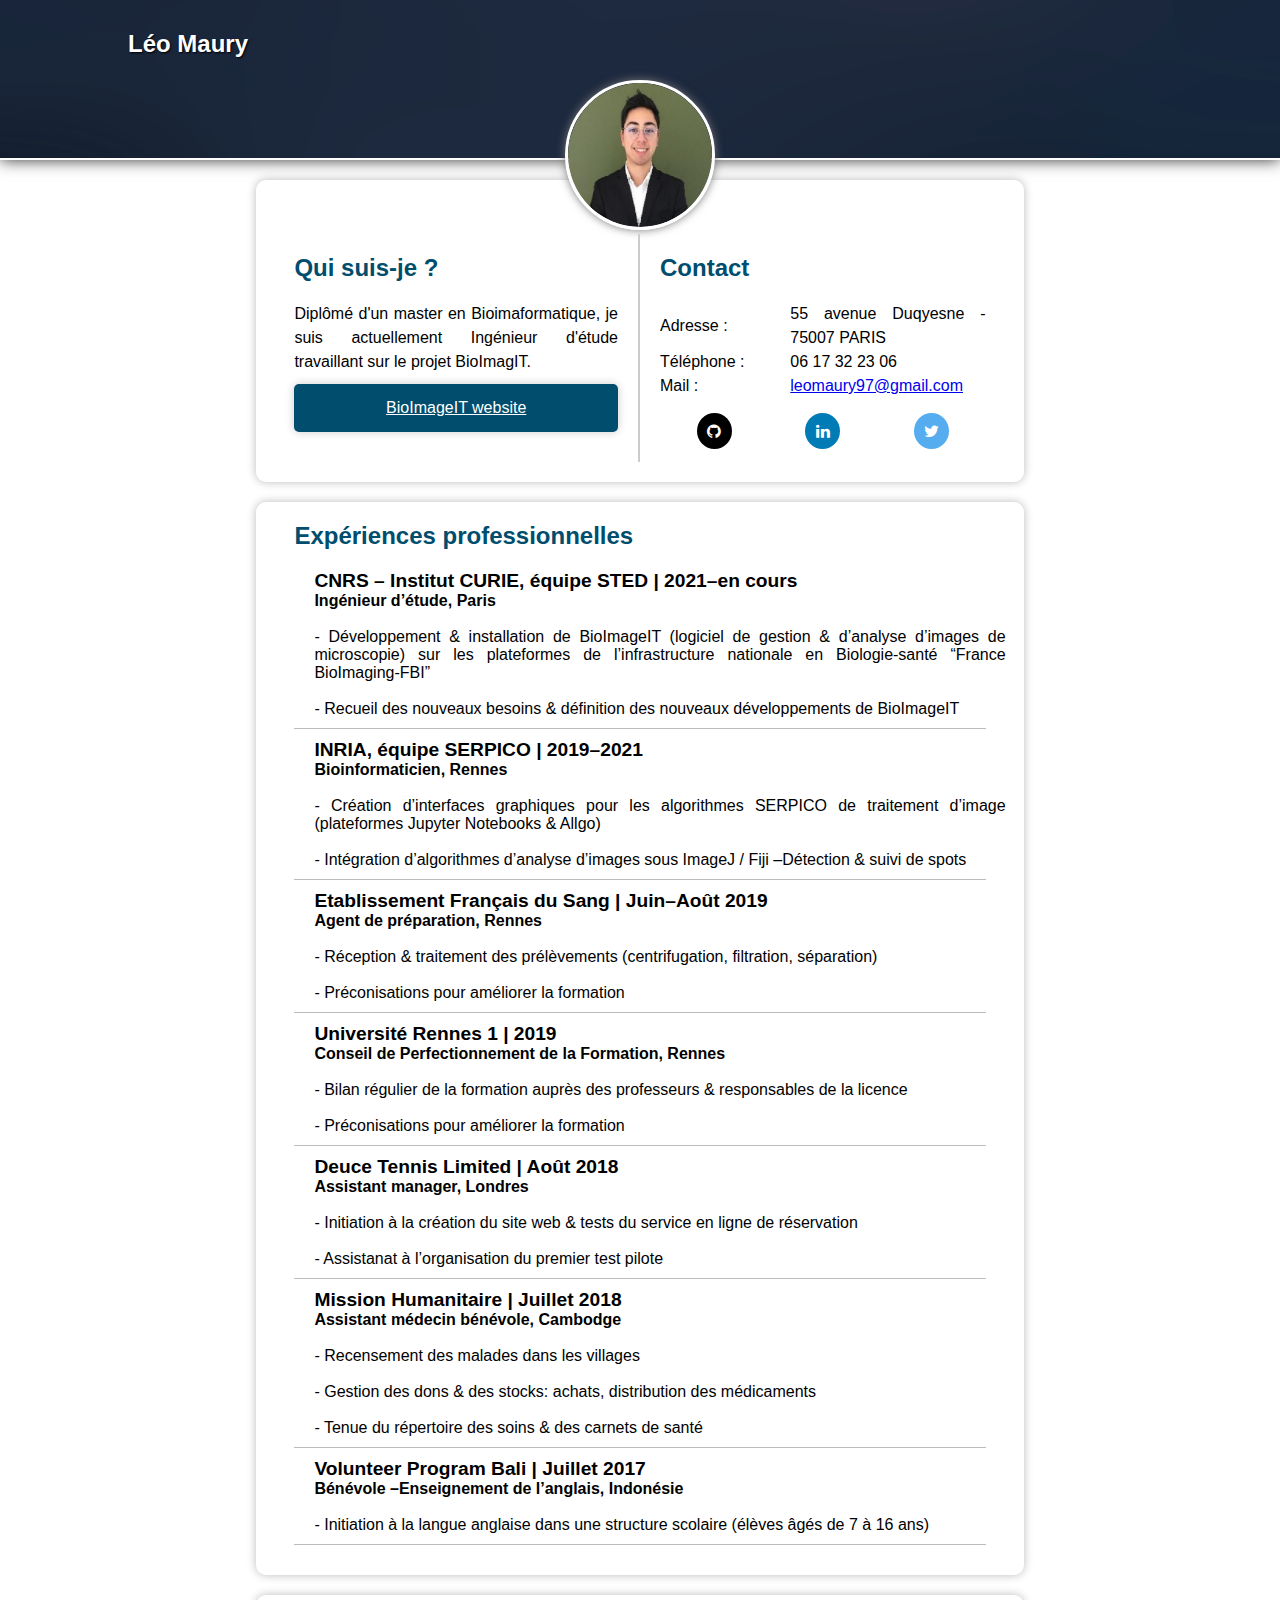
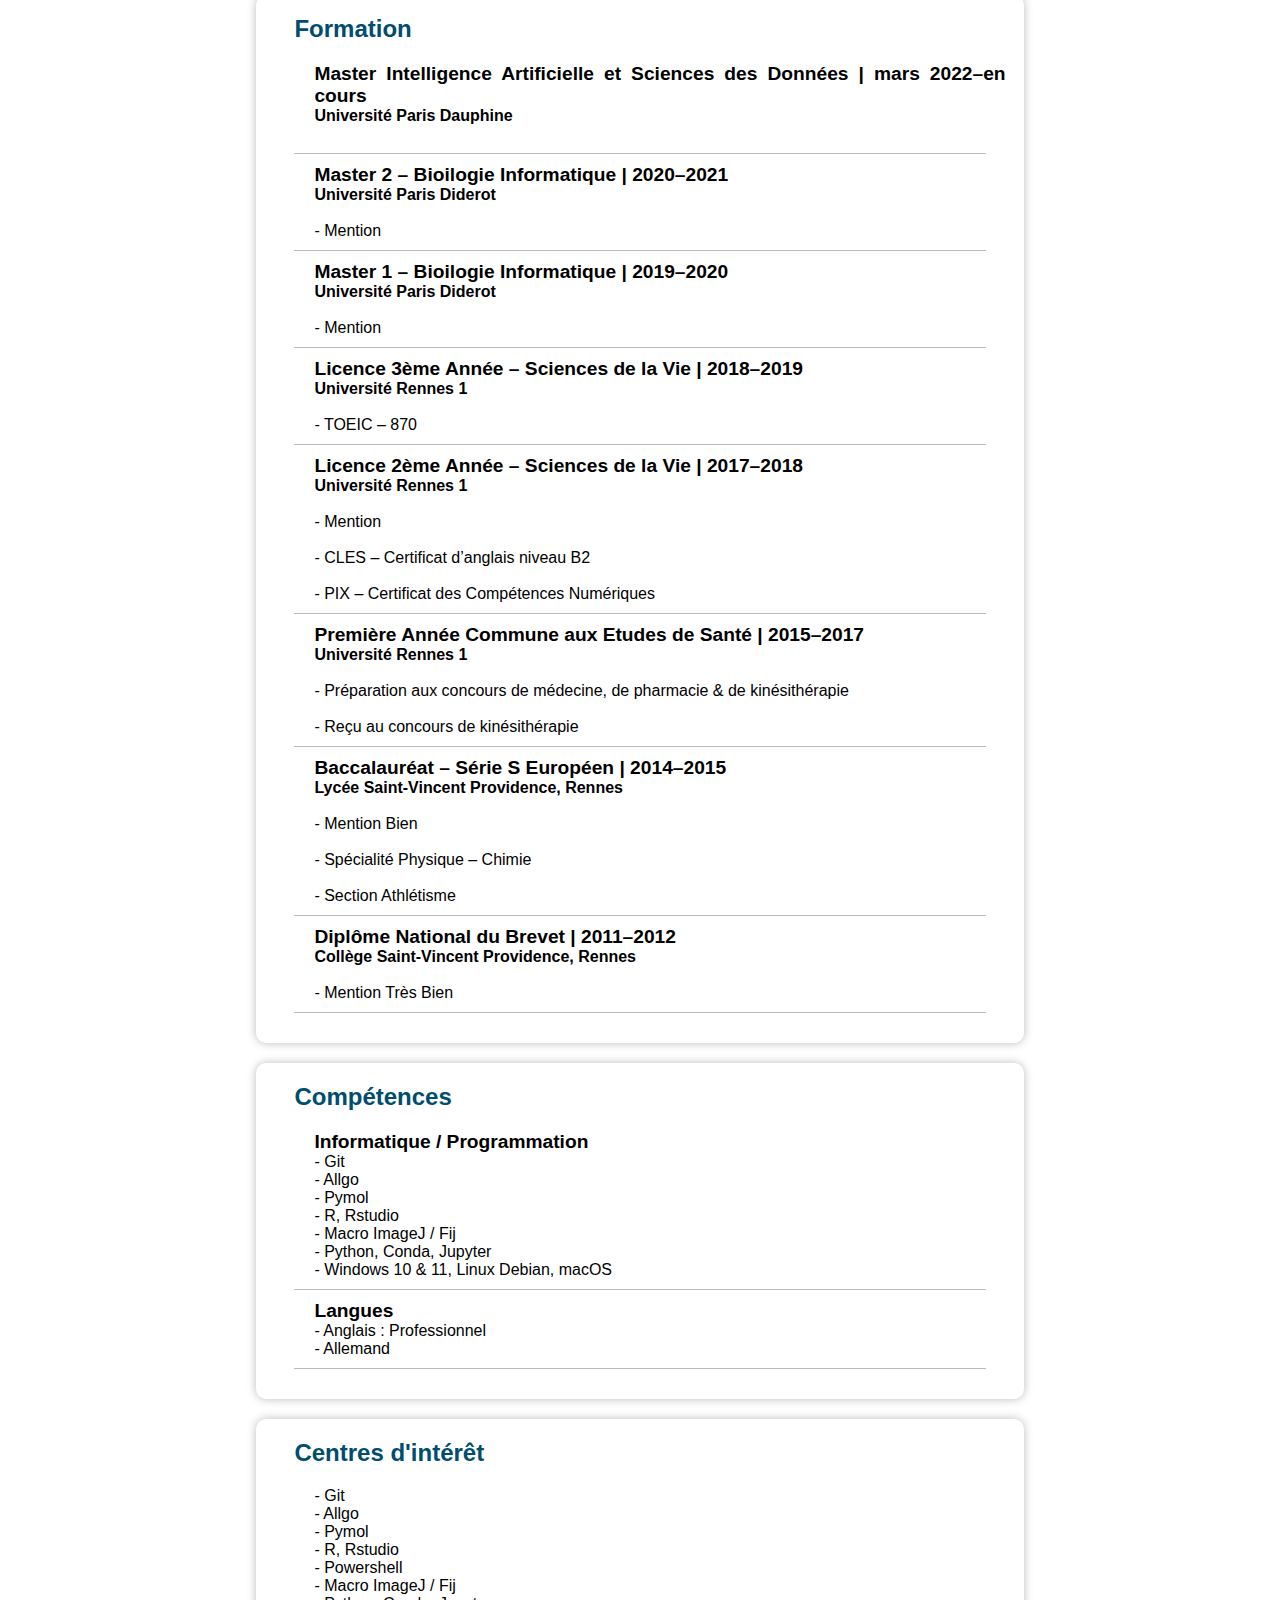
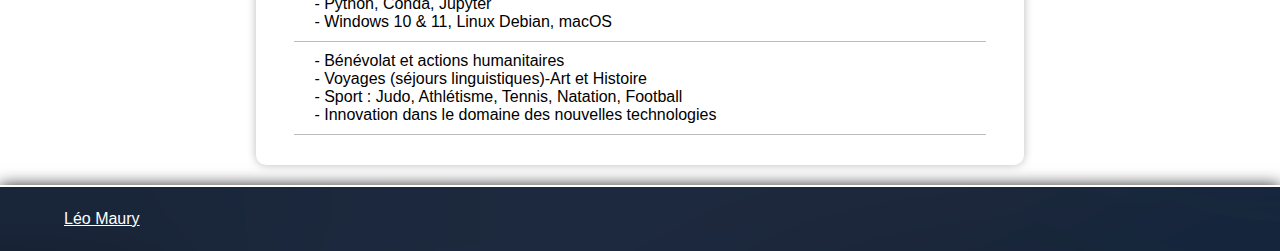
==== index.html @ cb44c9c7 "Hobbies correction" ====
<!DOCTYPE html>
<html>
<head>
    <title>Léo Maury</title>
    <meta charset="utf-8">
    <meta name="viewport"
          content="width=device-width, initial-scale=1, user-scalable=no">
    <link rel="stylesheet" href="style.css">
    <link rel="stylesheet" href="https://cdnjs.cloudflare.com/ajax/libs/font-awesome/4.7.0/css/font-awesome.min.css">
    <link rel="icon" href="./data/cv-icon-7.webp"/> <!- change l'icone de l'onglet ->
</head>
<body>
    <header>
        <h1>Léo Maury</h1>
    </header>
    
    <section>
        <div class="photo">
            <img src="./data/Photo_CV.png" alt="Ma photo de profil">
        </div>
        <div class="prez">
            <h2>Qui suis-je ?</h2>
            <p>Diplômé d'un master en Bioimaformatique, je suis actuellement Ingénieur d'étude travaillant sur le projet BioImagIT.<a href="https://bioimageit.github.io/#/">BioImageIT website</a></p>
        </div>
        <div class="contact">
            <h2>Contact</h2>
            <div class="contact-flex">
                <p>Adresse : </p>
                <p>55 avenue Duqyesne - 75007 PARIS</p>
            </div>
            <div class="contact-flex">
                <p>Téléphone :</p>
                <p>06 17 32 23 06</p>
            </div>
            <div class="contact-flex">
                <p>Mail : </p>
                <p><a href="mailto:leomaury97@gmail.com">leomaury97@gmail.com</a></p>
            </div>
            <div class="social">
                <a class="fa fa-github" href="https://github.com/leomaury"></a>
                <a class="fa fa-linkedin" href="https://linkedin.com/in/léo-maury-6b0090162/"></a>
                <a class="fa fa-twitter" href="https://twitter.com/BioimageIT"></a>
            </div>
        </div>
    </section>
    
    <section>
        <h2>Expériences professionnelles</h2>
            <div class="exp">
                <div class="exp-info">
                    <h3>CNRS – Institut CURIE, équipe STED | 2021–en cours</h3>
                    <h4><strong>Ingénieur d’étude, Paris</strong></h4>
                    <br>
                    <h4>- Développement & installation de BioImageIT (logiciel de gestion & d’analyse d’images de microscopie) sur les plateformes de l’infrastructure nationale en Biologie-santé “France BioImaging-FBI”</h4>
                    <br>
                    <h4>- Recueil des nouveaux besoins & définition des nouveaux développements de BioImageIT</h4>
                </div>
            </div>
            <div class="exp">
                <div class="exp-info">
                    <h3>INRIA, équipe SERPICO | 2019–2021</h3>
                    <h4><strong>Bioinformaticien, Rennes</strong></h4>
                    <br>
                    <h4>- Création d’interfaces graphiques pour les algorithmes SERPICO de traitement d’image (plateformes Jupyter Notebooks & Allgo)</h4>
                    <br>
                    <h4>- Intégration d’algorithmes d’analyse d’images sous ImageJ / Fiji –Détection & suivi de spots</h4>
                </div>
            </div>
            <div class="exp">
                <div class="exp-info">
                    <h3>Etablissement Français du Sang | Juin–Août 2019</h3>
                    <h4><strong>Agent de préparation, Rennes</strong></h4>
                    <br>
                    <h4>- Réception & traitement des prélèvements (centrifugation, filtration, séparation)</h4>
                    <br>
                    <h4>- Préconisations pour améliorer la formation</h4>
                </div>
            </div>
            <div class="exp">
                <div class="exp-info">
                    <h3>Université Rennes 1 | 2019</h3>
                    <h4><strong>Conseil de Perfectionnement de la Formation, Rennes</strong></h4>
                    <br>
                    <h4>- Bilan régulier de la formation auprès des professeurs & responsables de la licence</h4>
                    <br>
                    <h4>- Préconisations pour améliorer la formation</h4>
                </div>
            </div>
            <div class="exp">
                <div class="exp-info">
                    <h3>Deuce Tennis Limited | Août 2018</h3>
                    <h4><strong>Assistant manager, Londres</strong></h4>
                    <br>
                    <h4>- Initiation à la création du site web & tests du service en ligne de réservation</h4>
                    <br>
                    <h4>- Assistanat à l’organisation du premier test pilote</h4>
                </div>
            </div>
            <div class="exp">
                <div class="exp-info">
                    <h3>Mission Humanitaire | Juillet 2018</h3>
                    <h4><strong>Assistant médecin bénévole, Cambodge</strong></h4>
                    <br>
                    <h4>- Recensement des malades dans les villages</h4>
                    <br>
                    <h4>- Gestion des dons & des stocks: achats, distribution des médicaments</h4>
                    <br>
                    <h4>- Tenue du répertoire des soins & des carnets de santé</h4>
                </div>
            </div>
            <div class="exp">
                <div class="exp-info">
                    <h3>Volunteer Program Bali | Juillet 2017</h3>
                    <h4><strong>Bénévole –Enseignement de l’anglais, Indonésie</strong></h4>
                    <br>
                    <h4>- Initiation à la langue anglaise dans une structure scolaire (élèves âgés de 7 à 16 ans)</h4>
                </div>
            </div>
    </section>
    
    <section>
        <h2>Formation</h2>
            <div class="exp">
                <div class="exp-info">
                    <h3>Master Intelligence Artificielle et Sciences des Données | mars 2022–en cours</h3>
                    <h4><strong>Université Paris Dauphine</strong></h4>
                    <br>
                </div>
            </div>
            <div class="exp">
                <div class="exp-info">
                    <h3>Master 2 – Bioilogie Informatique | 2020–2021</h3>
                    <h4><strong>Université Paris Diderot</strong></h4>
                    <br>
                    <h4>- Mention</h4>
                </div>
            </div>
            <div class="exp">
                <div class="exp-info">
                    <h3>Master 1 – Bioilogie Informatique | 2019–2020</h3>
                    <h4><strong>Université Paris Diderot</strong></h4>
                    <br>
                    <h4>- Mention</h4>
                </div>
            </div>
            <div class="exp">
                <div class="exp-info">
                    <h3>Licence 3ème Année – Sciences de la Vie | 2018–2019</h3>
                    <h4><strong>Université Rennes 1</strong></h4>
                    <br>
                    <h4>- TOEIC – 870</h4>
                </div>
            </div>
            <div class="exp">
                <div class="exp-info">
                    <h3>Licence 2ème Année – Sciences de la Vie | 2017–2018</h3>
                    <h4><strong>Université Rennes 1</strong></h4>
                    <br>
                    <h4>- Mention</h4>
                    <br>
                    <h4>- CLES – Certificat d’anglais niveau B2</h4>
                    <br>
                    <h4>- PIX – Certificat des Compétences Numériques</h4>
                </div>
            </div>
            <div class="exp">
                <div class="exp-info">
                    <h3>Première Année Commune aux Etudes de Santé | 2015–2017</h3>
                    <h4><strong>Université Rennes 1</strong></h4>
                    <br>
                    <h4>- Préparation aux concours de médecine, de pharmacie & de kinésithérapie</h4>
                    <br>
                    <h4>- Reçu au concours de kinésithérapie</h4>
                </div>
            </div>
            <div class="exp">
                <div class="exp-info">
                    <h3>Baccalauréat – Série S Européen | 2014–2015</h3>
                    <h4><strong>Lycée Saint-Vincent Providence, Rennes</strong></h4>
                    <br>
                    <h4>- Mention Bien</h4>
                    <br>
                    <h4>- Spécialité Physique – Chimie</h4>
                    <br>
                    <h4>- Section Athlétisme</h4>
                </div>
            </div>
            <div class="exp">
                <div class="exp-info">
                    <h3>Diplôme National du Brevet | 2011–2012</h3>
                    <h4><strong>Collège Saint-Vincent Providence, Rennes</strong></h4>
                    <br>
                    <h4>- Mention Très Bien</h4>
                </div>
            </div>
    </section>
    
    <section>
        <h2>Compétences</h2>
            <div class="exp">
                <div class="exp-info">
                    <h3>Informatique / Programmation</h3>
                    <h4>- Git</h4>
                    <h4>- Allgo</h4>
                    <h4>- Pymol</h4>
                    <h4>- R, Rstudio</h4>
                    <h4>- Macro ImageJ / Fij</h4>
                    <h4>- Python, Conda, Jupyter</h4>
                    <h4>- Windows 10 & 11, Linux Debian, macOS</h4>
                </div>
            </div>
            <div class="exp">
                <div class="exp-info">
                    <h3>Langues</h3>
                    <h4>- Anglais : Professionnel</h4>
                    <h4>- Allemand</h4>
                </div>
            </div>
    </section>

    <section>
        <h2>Centres d'intérêt</h2>
            <div class="exp">
                <div class="exp-info">
                    <h4>- Git</h4>
                    <h4>- Allgo</h4>
                    <h4>- Pymol</h4>
                    <h4>- R, Rstudio</h4>
                    <h4>- Powershell</h4>
                    <h4>- Macro ImageJ / Fij</h4>
                    <h4>- Python, Conda, Jupyter</h4>
                    <h4>- Windows 10 & 11, Linux Debian, macOS</h4>
                </div>
            </div>
            <div class="exp">
                <div class="exp-info">
                    <h4>- Bénévolat et actions humanitaires</h4>
                    <h4>- Voyages (séjours linguistiques)-Art et Histoire</h4>
                    <h4>- Sport : Judo, Athlétisme, Tennis, Natation, Football</h4>
                    <h4>- Innovation dans le domaine des nouvelles technologies</h4>
                </div>
            </div>
    </section>

    <footer>
        <p><a href="https://github.com/leomaury">Léo Maury</a></p>
    </footer>
</body>
</html>
---- style.css ----
@media (prefers-color-scheme: dark) {
  body {
    color: #eee;
    background: black;
  }
}


/*STYLES GENERAUX*/
*{
    font-family: Avenir, sans-serif;
    padding: 0px;
    margin: 0px;
    text-align: justify;
    box-sizing: border-box;
}
@media (prefers-color-scheme: dark) {
  body {
    color: #eee;
    background: black;
  }
}
/*body{
    background: #ededed;
}*/
p{
    font-size: 1em;
    line-height: 1.5em;
}
@media (prefers-color-scheme: dark) {
    a{
        text-decoration: none;
        color: #eee;
    }
}
/*HEADER & FOOTER*/
header, footer{
    width: 100%;
    background-repeat: no-repeat;
    padding: 20px 0px;
    background: url("./data/wp3006044.webp") #4f4f4f;
    box-shadow: 0px 0px 15px #333;
    background-size: cover;
    background-position: center;
}
header{
    border-bottom: 2px solid #fff;
    height: 160px;
}
header h1, header h2{
    color: white;
    font-size: 1.5em;
    width: 90%;
    margin: 10px auto;
    text-shadow: 1px 1px 2px #000;
}

h2 {
	color :  #004d6d;
}

/* Style all font awesome icons */
.fa {
    border-radius: 50%;
    padding: 10px;
    font-size: 28px;
    width: 35px;
    text-align: center;
    text-decoration: none;
}

/* Add a hover effect if you want */
.fa:hover {
    transform:scale(1.1);
    transition: all 0.5s ease;
}

/* Set a specific color for each brand */

/* Twitter */
.fa-twitter {
  background: #55ACEE;
  color: white;
}
/* LinkedIn */
.fa-linkedin {
  background: #007bb5;
  color: white;
}
/*Github*/
.fa-github {
  background: black;
  color: white;
}

footer{
    border-top: 2px solid #fff;
}
footer p{
    width: 90%;
    margin: 0 auto;
    color: #fff;
    text-align: left;
}
footer a{
    color: #fff;
}

/*SECTIONS*/
@media (prefers-color-scheme: dark) {
    section{
        display: flex; 
        flex-flow: row wrap;
        justify-content: center;
        width: 100%;
        padding-bottom: 20px;
        margin: 20px auto;
        box-shadow: 0px 0px 10px #bbb;
        background-color: black;
        border-radius: 10px;
    }
}
@media (prefers-color-scheme: light) {
    section{
        display: flex; 
        flex-flow: row wrap;
        justify-content: center;
        width: 100%;
        padding-bottom: 20px;
        margin: 20px auto;
        box-shadow: 0px 0px 10px #bbb;
        background-color: #fff;
        border-radius: 10px;
    }
}

section h2{
    margin: 20px 0;
    width: 90%;
}
section > div{
    width: 90%;
}

/*SECTION INFOS*/
.photo{
    text-align: center;
}
.photo img{
    width: 150px;
    height: 150px;
    border: 3px solid #fff;
    box-shadow: 0px 0px 10px #777;
    border-radius: 50%;
    margin-top: -100px;
}
.photo:hover{
    transform:scale(1.05);
    transition: all 0.8s ease;
}

.prez{
    border-bottom: 2px dashed #ccc;
}
.prez a{
    display: block;
    text-align: center;
    padding: 10px;
    margin: 10px auto 30px auto;
    color: white;
    background-color: #004d6d;
    box-shadow: 0px 0px 10px #ccc;
    border-radius: 5px;
}
.contact-flex{
    display: flex;
    flex-flow: row wrap;
    align-items: center;
}
.contact-flex p:first-child{
    flex: 0 0 40%;
}
.contact-flex p:last-child{
    flex: 0 0 60%;
}
.social{
    display: flex;
    justify-content: space-around;
    margin: 15px auto 0px auto;
}


/*SECTION EXP ET FORMATION*/
.exp{
    display: flex;
    flex-flow: row wrap;
    border-bottom: 1px solid #bbb;
    padding-bottom: 10px;
    margin-bottom: 10px;
}
.exp-info{
    display: flex;
    flex-flow: column wrap;
}
/*.exp-logo{
    flex: 0 0 25%;
    max-width: 100px;
}*/
.exp-info{
    flex: 0 0 70%;
    padding-left: 0px;
}
.exp img{
    width: 100%;
}
.exp h3{
    font-size:  1.2em;
}
.exp h4{
    font-size:  1em;
    font-weight: normal;
}

/*SECTION COMPETENCES*/
.h3gauche{
    width: 90%;
}
.comp{
    display:flex;
    flex-flow: row wrap;
    margin-bottom: 10px;
}
.comp p{
    flex: 0 0 40%;
}
.conteneur-barre{
    flex: 0 0 60%;
    border-radius: 5px;
    background-color: grey;
    border-bottom: 1px ridge grey;
}
.barre{
    display: block;
    height: 100%;
    border-top-left-radius: 5px;
    border-bottom-left-radius: 5px;
}
.c85{
    width: 85%;
    background-color: #004d6d;
}
.c90{
    width: 90%;
    background-color: #004d6d;
}
.c95{
    width: 95%;
    background-color: #004d6d;
}
.c100{
    width: 100%;
    background-color: #004d6d;
    border-radius: 5px;
}
.comp2{
    display: flex;
    flex-flow: row wrap;
    justify-content: space-between;
}
.conteneur-barre2{
    flex: 0 0 100%;
    height: 0.5em;
    margin-bottom: 0.25em;
    border-radius: 5px;
    background-color: grey;
}

/*SECTION INTERETS*/
.interet{
    flex: 0 1 50%;
    display: flex;
    flex-flow: column wrap;
    align-items: center;
    margin-bottom: 20px;
}
.interet img{
    width: 80px;
    height: 80px;
    border-radius: 50%;
    box-shadow: 0px 0px 15px #555;
}

/*VERSION BUREAU DU CV*/
@media screen and (min-width: 980px){
    section{
        width: 60%;
        box-shadow: 0px 0px 10px #bbb;
    }
    a:hover{
        colors: #013220;
    }
    header h1, header h2 {
        width: 80%;
    }
    .prez, .contact{
        flex: 0 0 45%;
    }
    .prez{
        border-bottom: none;
        border-right: 2px solid #ccc;
        padding-right: 20px;
        margin-left: auto;
    }
    .contact{
        padding-left: 20px;
        margin-right: auto;
    }
    .prez a{
        border: 2px solid transparent;
    }
    .prez a:hover{
        colors: white;
        border: 2px solid #013220;
        box-shadow: 0px 0px 20px #666;
        transform:scale(1.05);
        transition: all 0.5s ease;
    }
    .exp-info, .exp-desc{
        flex: 0 0 100%;
        margin-left: 20px;
        margin-right: 20px;
    }
    .interet{
        flex: 0 1 25%;
    }
}
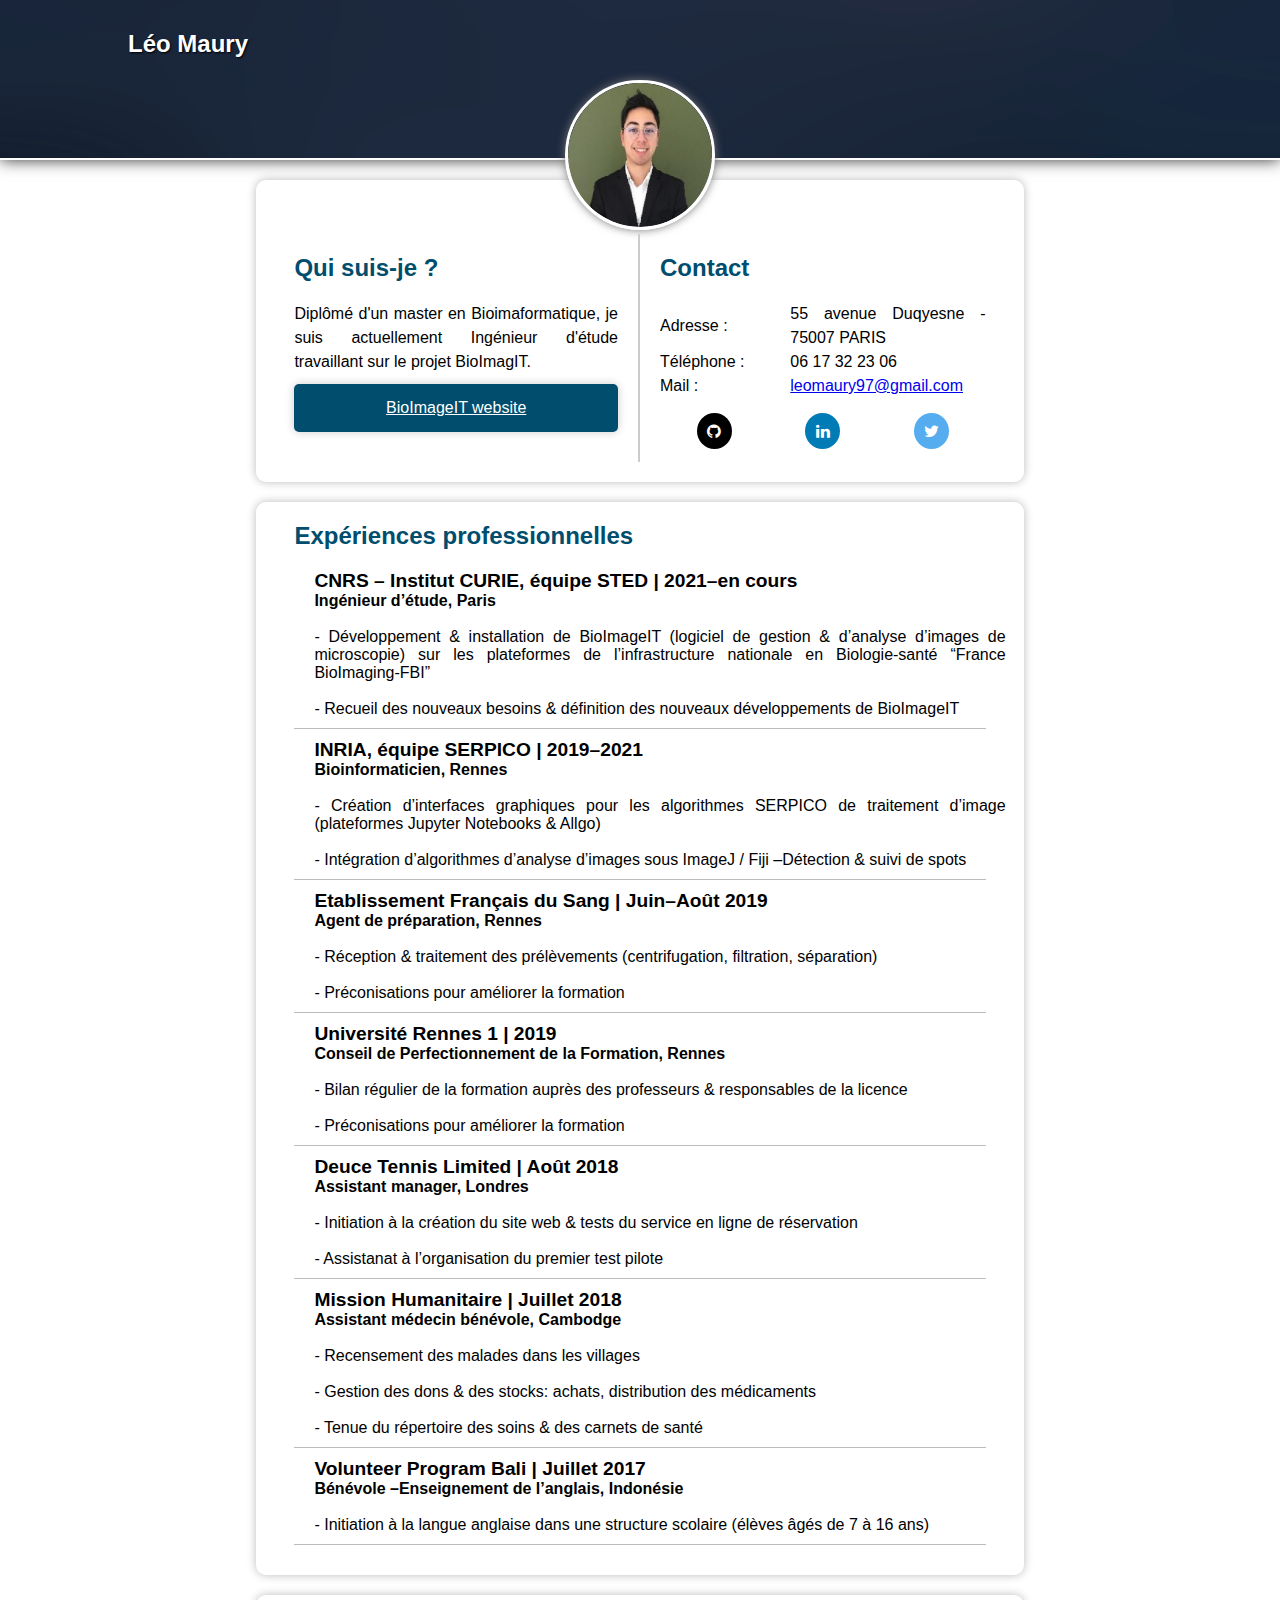
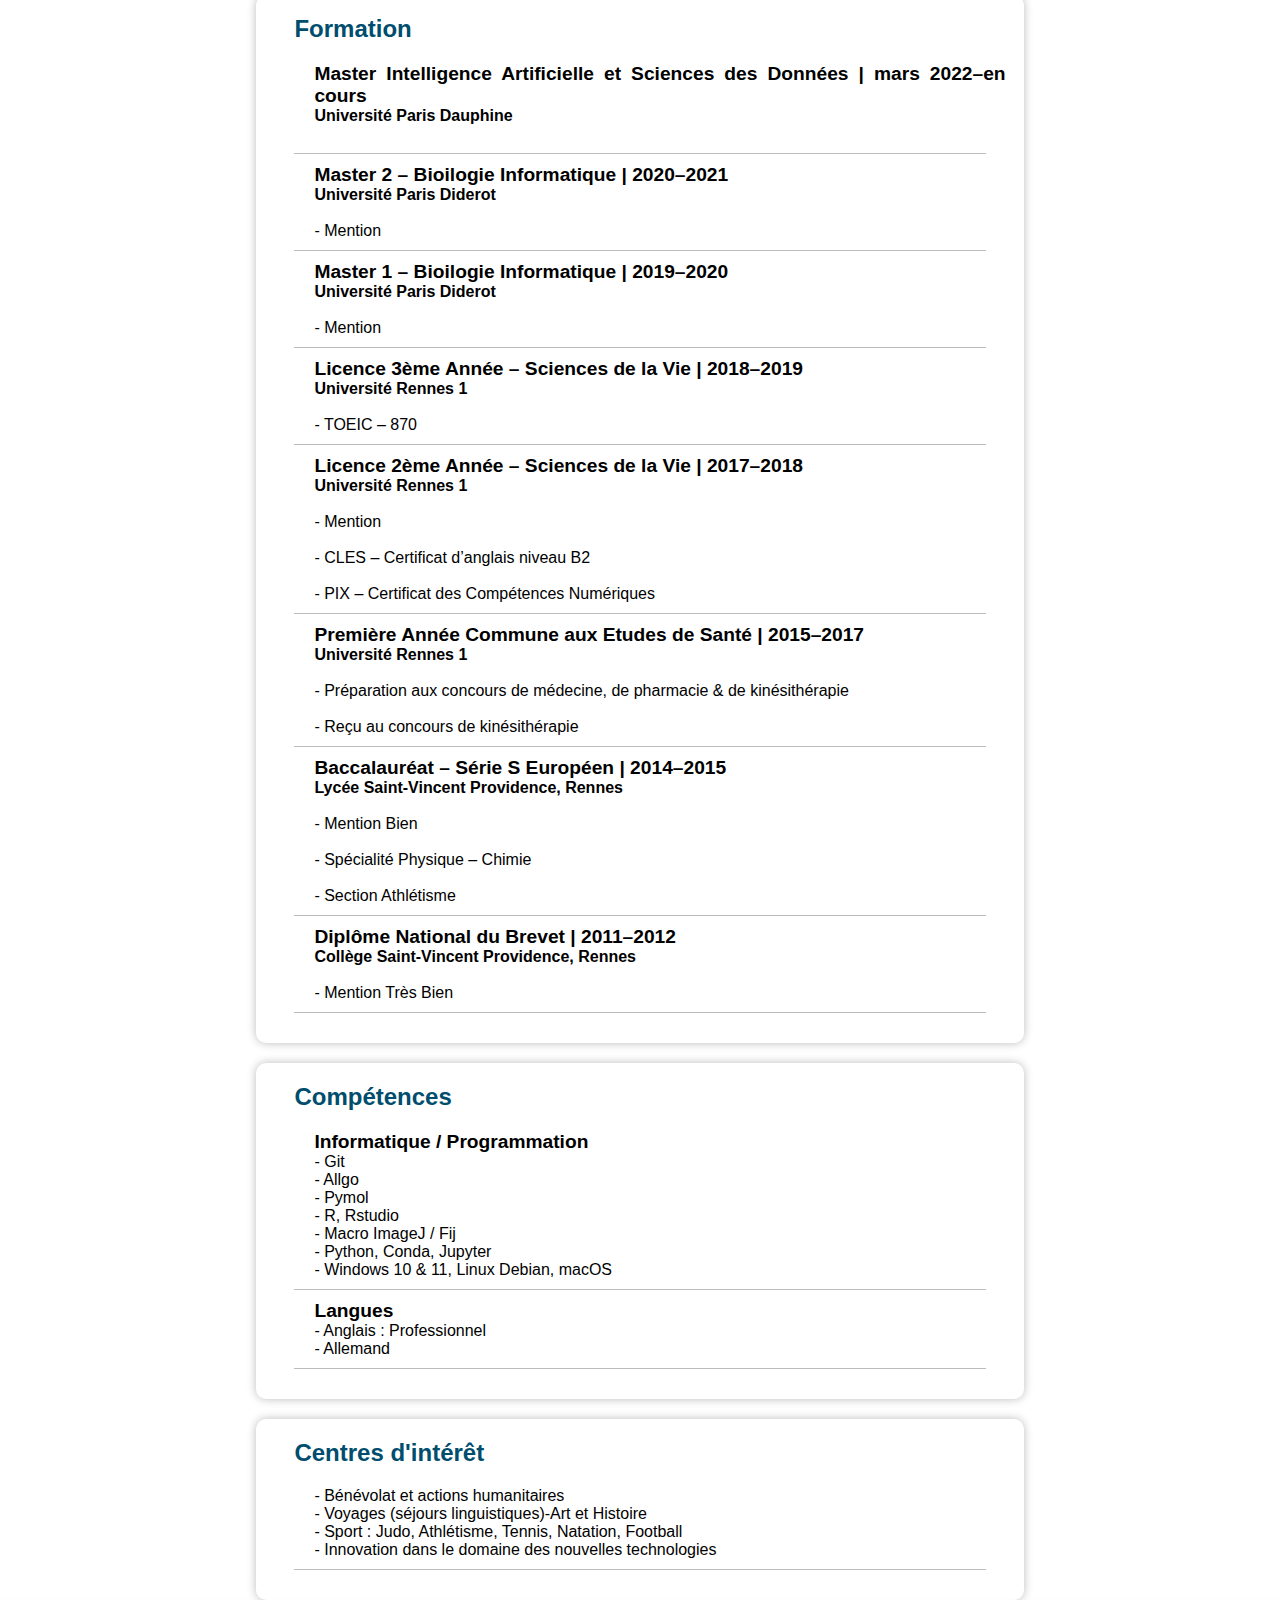
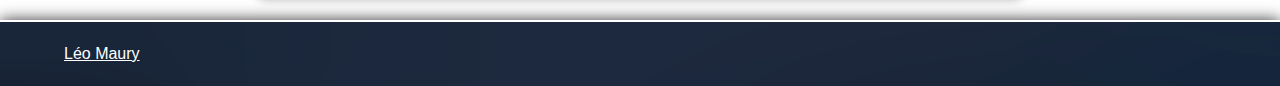
==== commit 6c7a176d: "Hobbies correction" ====
--- a/index.html
+++ b/index.html
@@ -222,18 +222,6 @@
         <h2>Centres d'intérêt</h2>
             <div class="exp">
                 <div class="exp-info">
-                    <h4>- Git</h4>
-                    <h4>- Allgo</h4>
-                    <h4>- Pymol</h4>
-                    <h4>- R, Rstudio</h4>
-                    <h4>- Powershell</h4>
-                    <h4>- Macro ImageJ / Fij</h4>
-                    <h4>- Python, Conda, Jupyter</h4>
-                    <h4>- Windows 10 & 11, Linux Debian, macOS</h4>
-                </div>
-            </div>
-            <div class="exp">
-                <div class="exp-info">
                     <h4>- Bénévolat et actions humanitaires</h4>
                     <h4>- Voyages (séjours linguistiques)-Art et Histoire</h4>
                     <h4>- Sport : Judo, Athlétisme, Tennis, Natation, Football</h4>
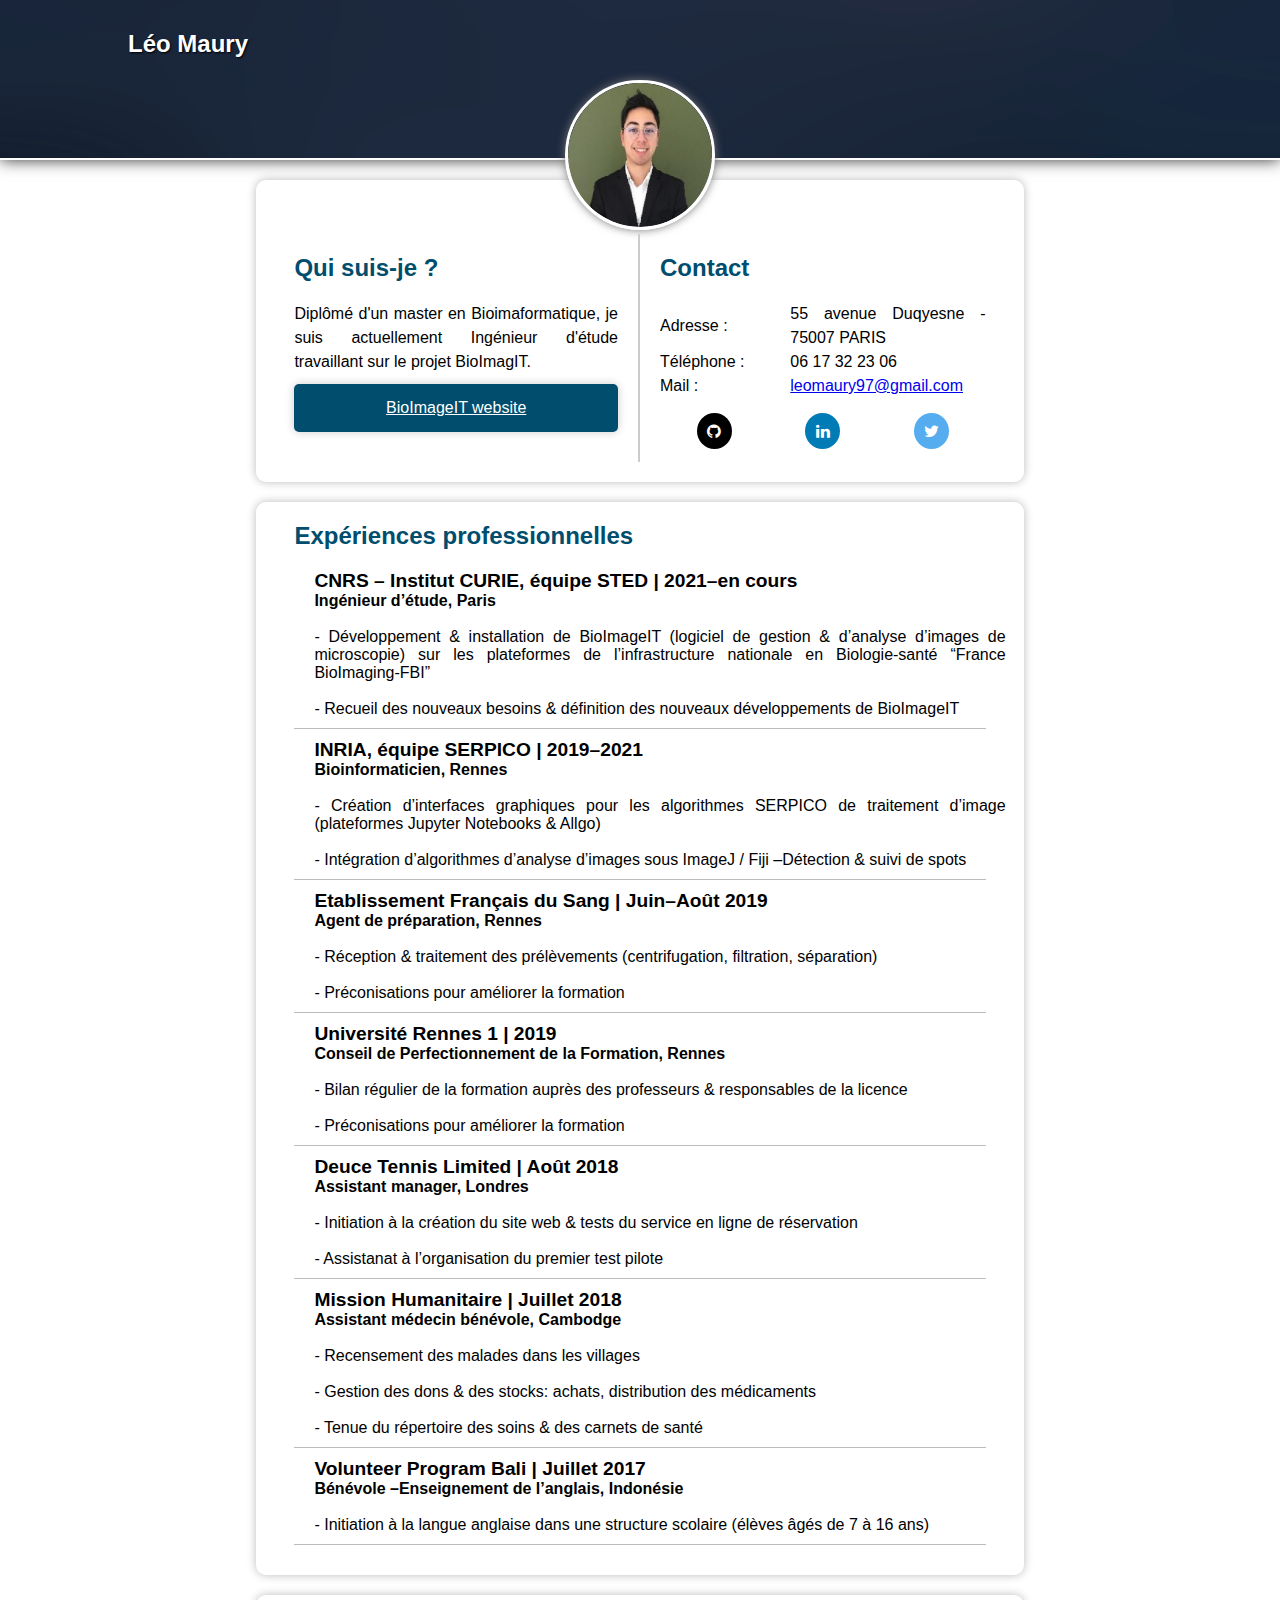
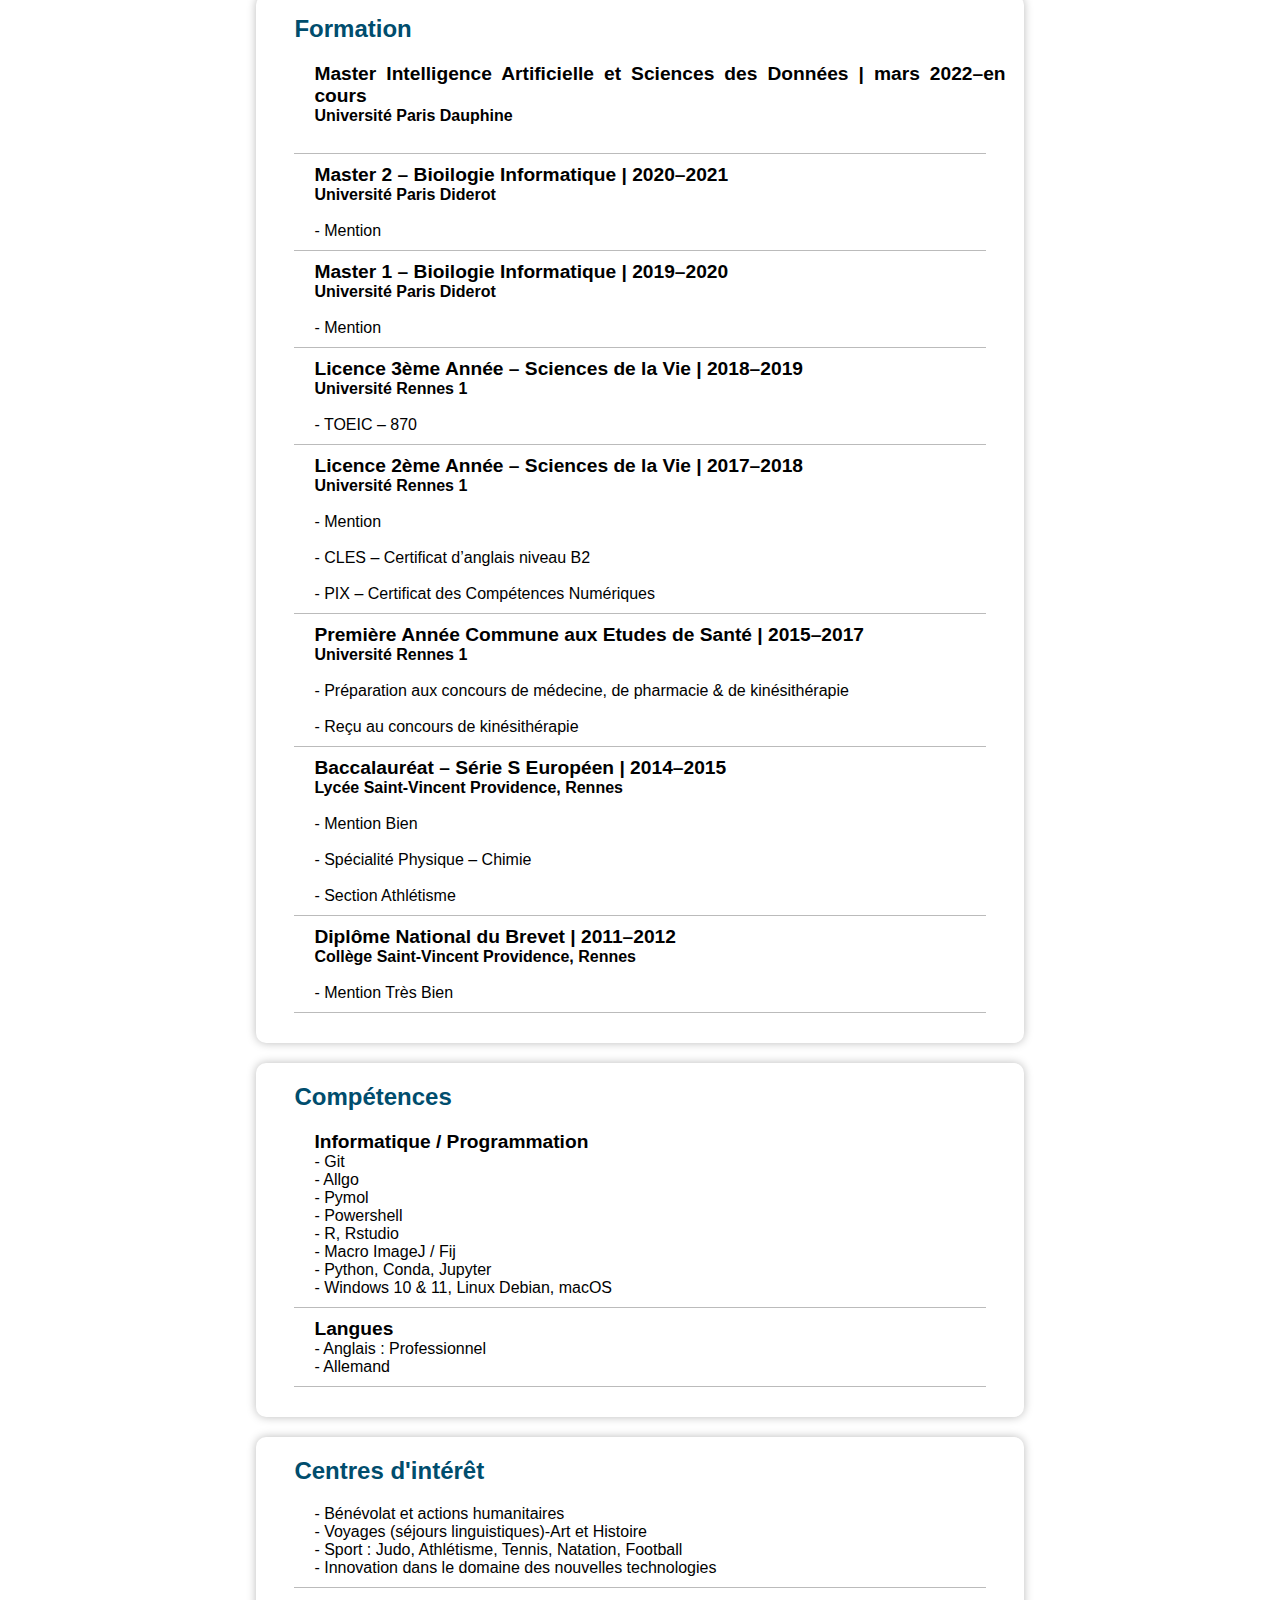
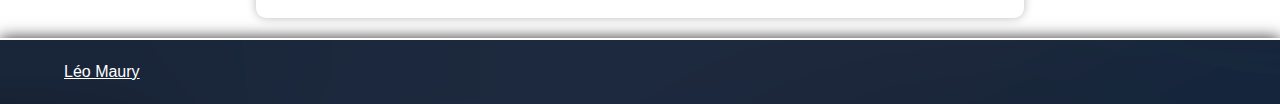
==== commit 1a2acdb4: "Powershell !" ====
--- a/index.html
+++ b/index.html
@@ -203,6 +203,7 @@
                     <h4>- Git</h4>
                     <h4>- Allgo</h4>
                     <h4>- Pymol</h4>
+                    <h4>- Powershell<h4>
                     <h4>- R, Rstudio</h4>
                     <h4>- Macro ImageJ / Fij</h4>
                     <h4>- Python, Conda, Jupyter</h4>
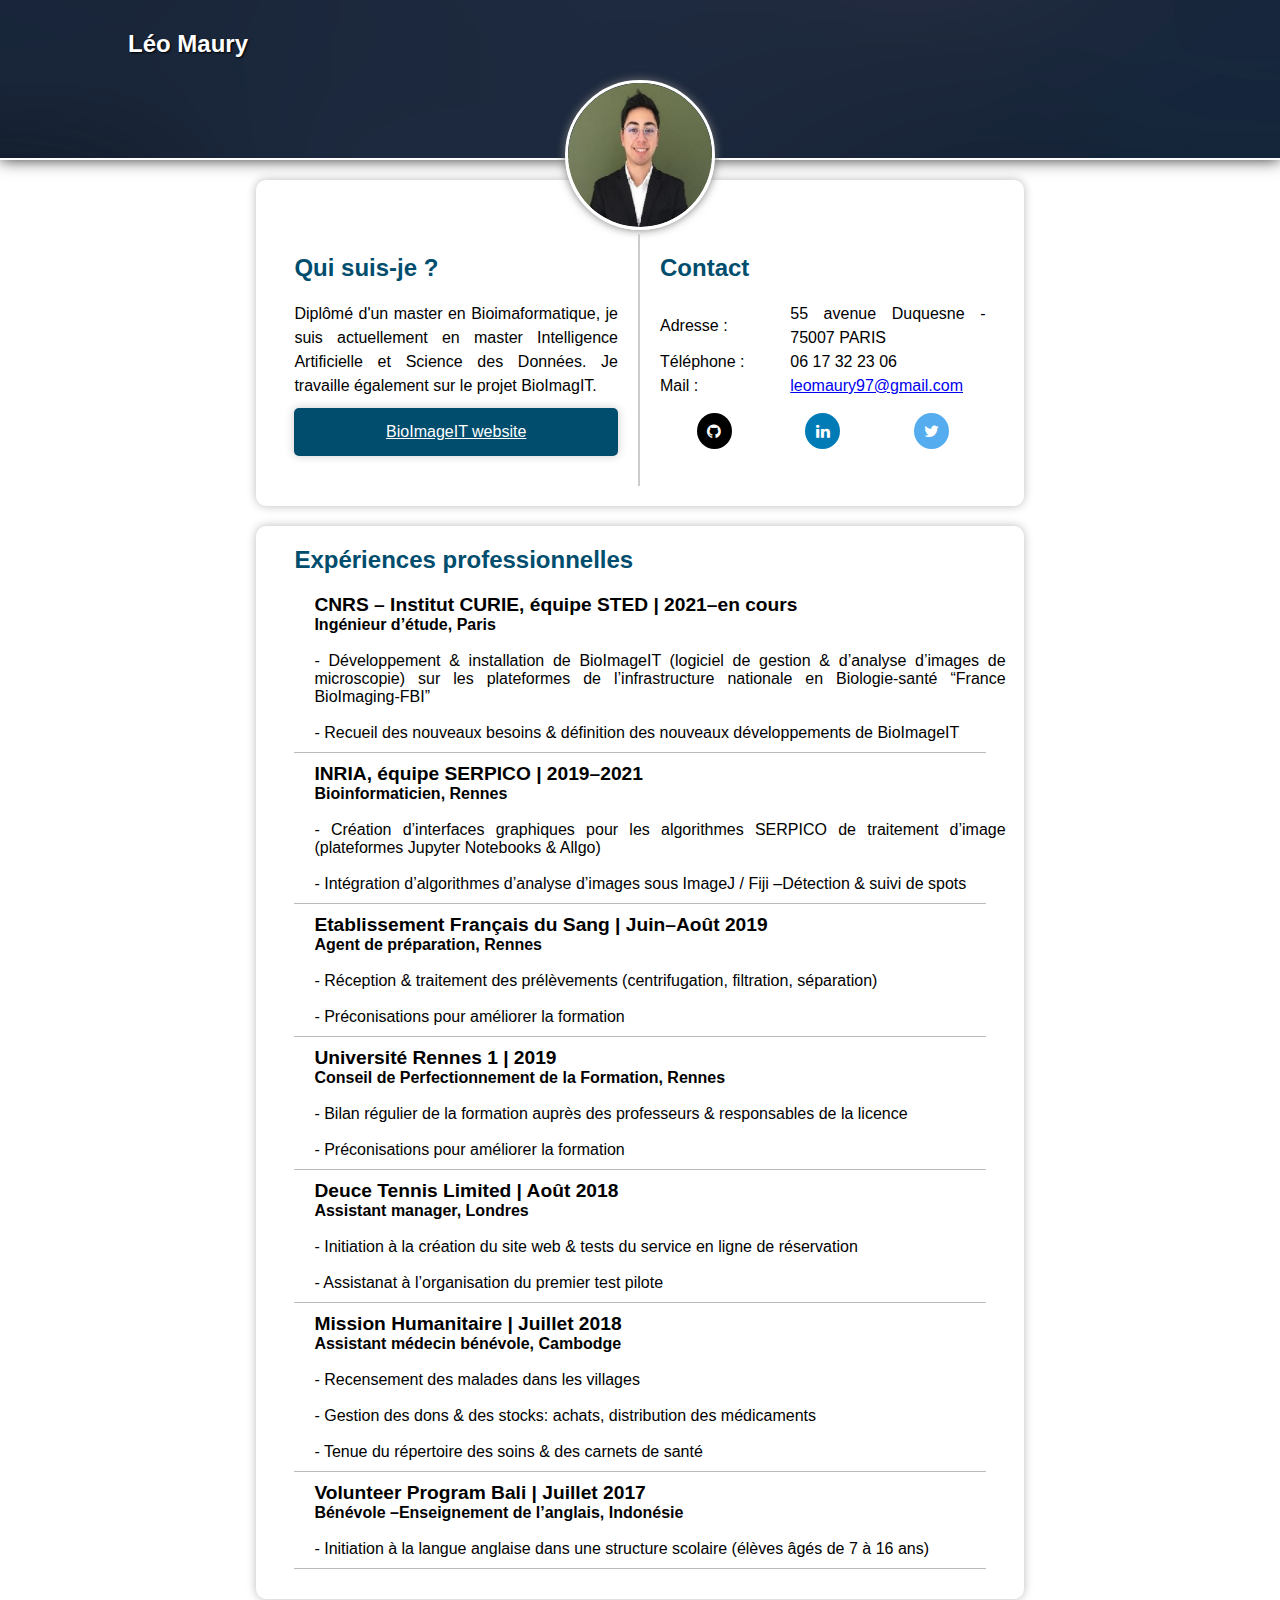
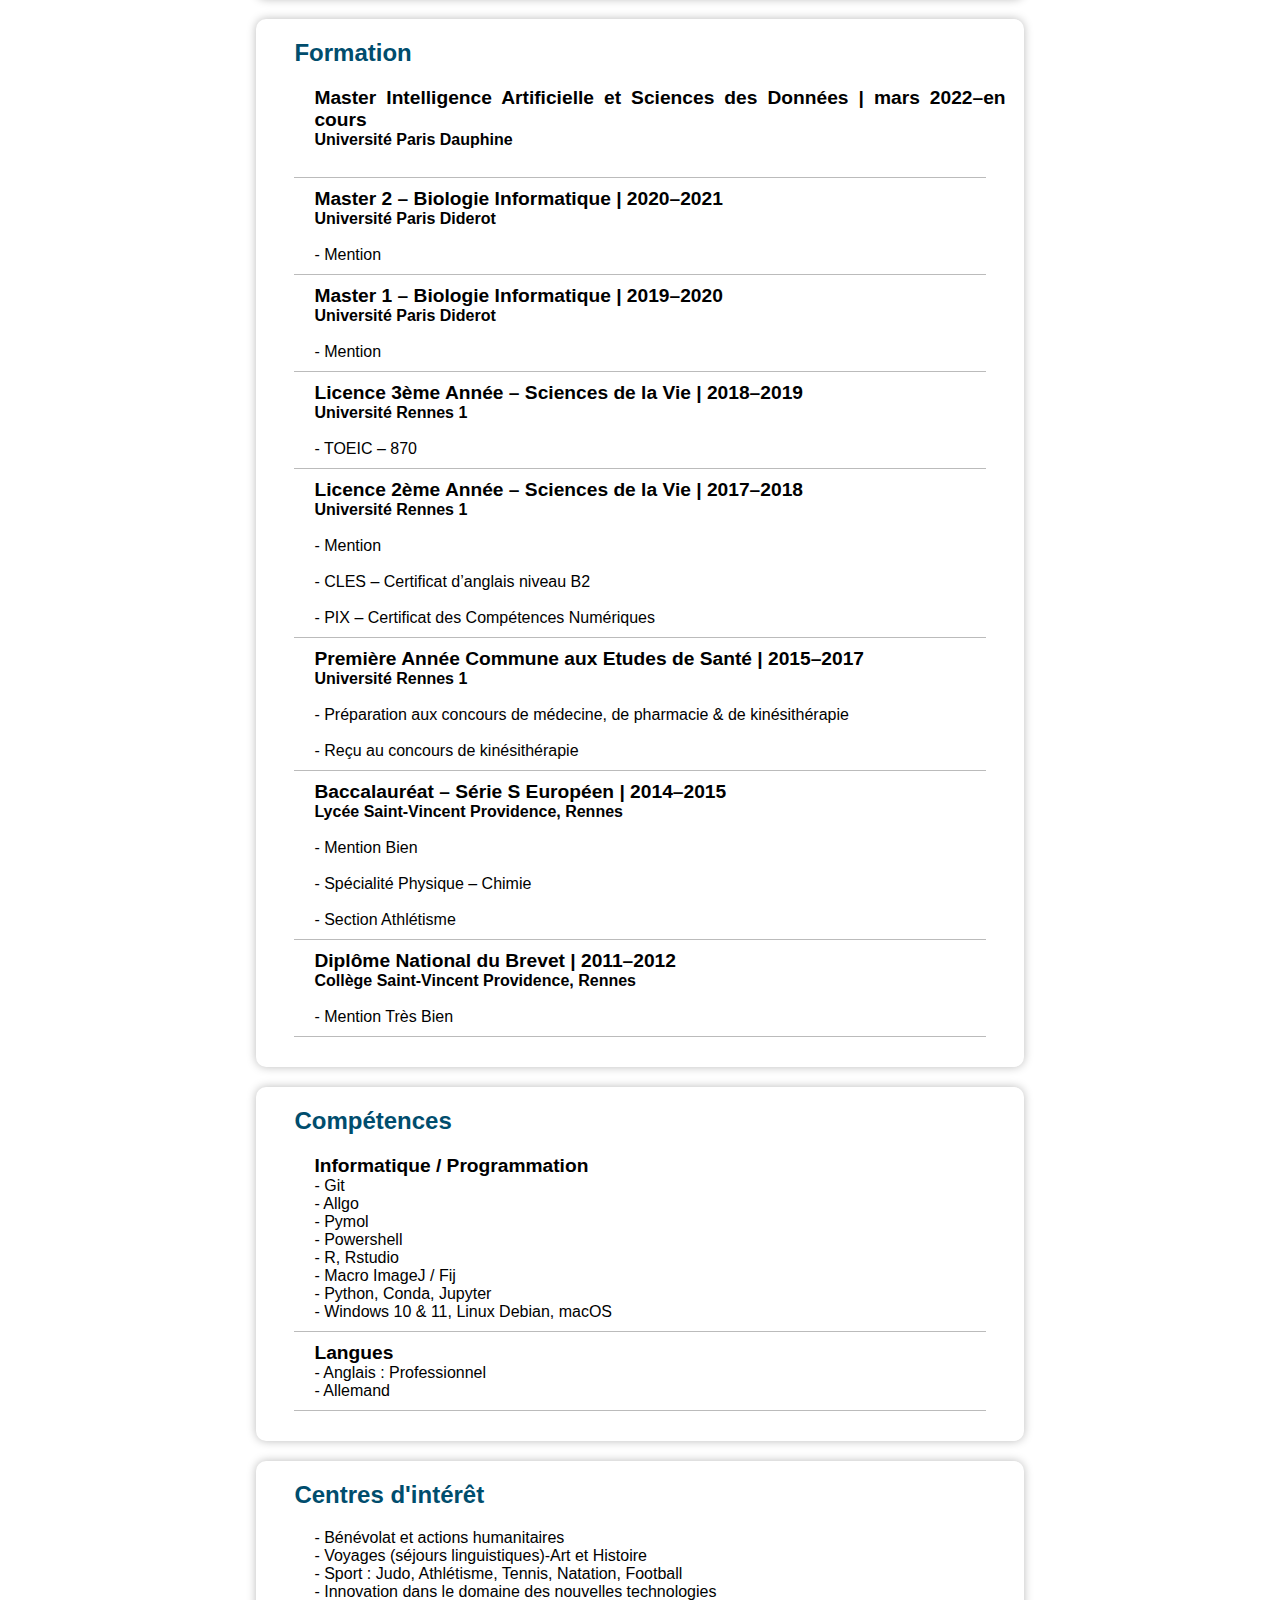
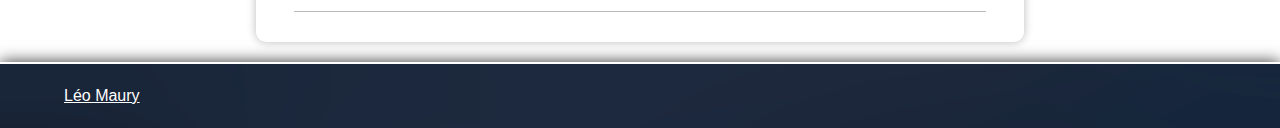
==== commit 252ce2b3: "correction of errors & minor others" ====
--- a/index.html
+++ b/index.html
@@ -20,13 +20,13 @@
         </div>
         <div class="prez">
             <h2>Qui suis-je ?</h2>
-            <p>Diplômé d'un master en Bioimaformatique, je suis actuellement Ingénieur d'étude travaillant sur le projet BioImagIT.<a href="https://bioimageit.github.io/#/">BioImageIT website</a></p>
+            <p>Diplômé d'un master en Bioimaformatique, je suis actuellement en master Intelligence Artificielle et Science des Données. Je travaille également sur le projet BioImagIT.<a href="https://bioimageit.github.io/#/">BioImageIT website</a></p>
         </div>
         <div class="contact">
             <h2>Contact</h2>
             <div class="contact-flex">
                 <p>Adresse : </p>
-                <p>55 avenue Duqyesne - 75007 PARIS</p>
+                <p>55 avenue Duquesne - 75007 PARIS</p>
             </div>
             <div class="contact-flex">
                 <p>Téléphone :</p>
@@ -129,7 +129,7 @@
             </div>
             <div class="exp">
                 <div class="exp-info">
-                    <h3>Master 2 – Bioilogie Informatique | 2020–2021</h3>
+                    <h3>Master 2 – Biologie Informatique | 2020–2021</h3>
                     <h4><strong>Université Paris Diderot</strong></h4>
                     <br>
                     <h4>- Mention</h4>
@@ -137,7 +137,7 @@
             </div>
             <div class="exp">
                 <div class="exp-info">
-                    <h3>Master 1 – Bioilogie Informatique | 2019–2020</h3>
+                    <h3>Master 1 – Biologie Informatique | 2019–2020</h3>
                     <h4><strong>Université Paris Diderot</strong></h4>
                     <br>
                     <h4>- Mention</h4>
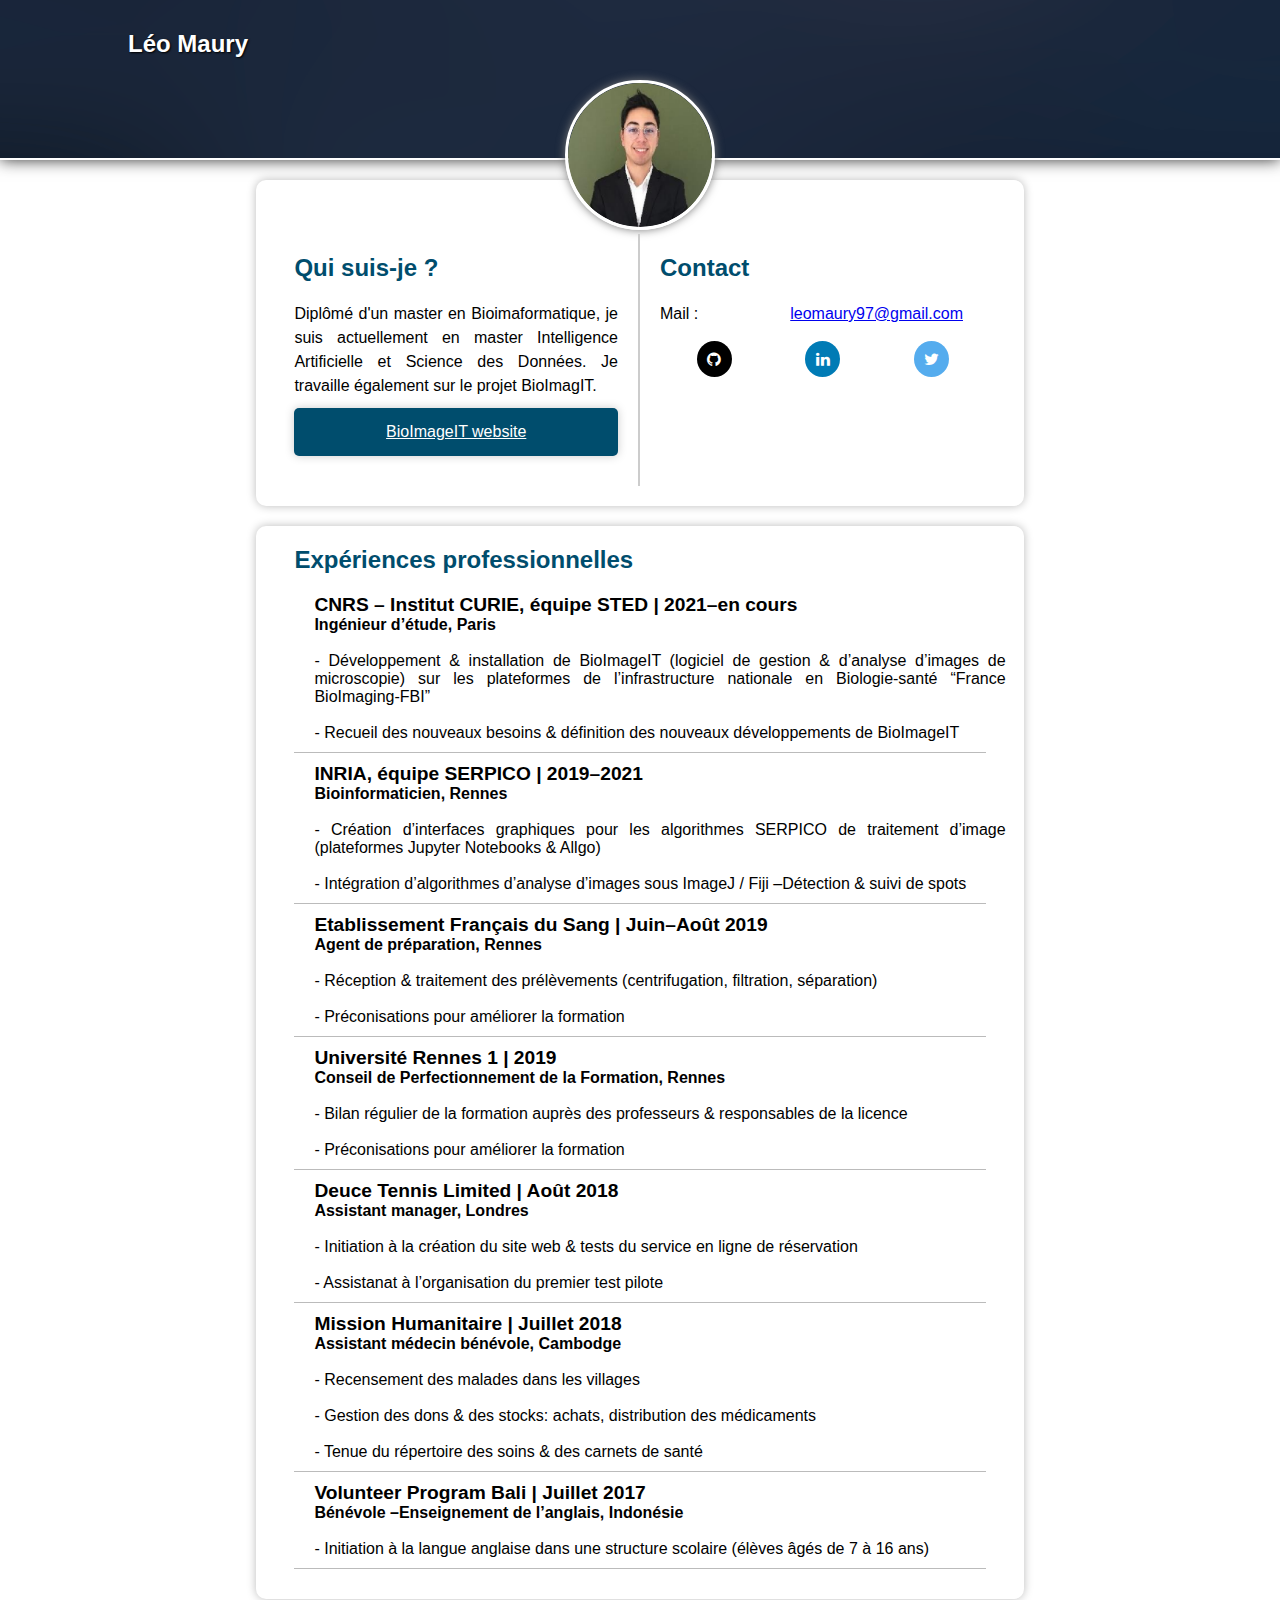
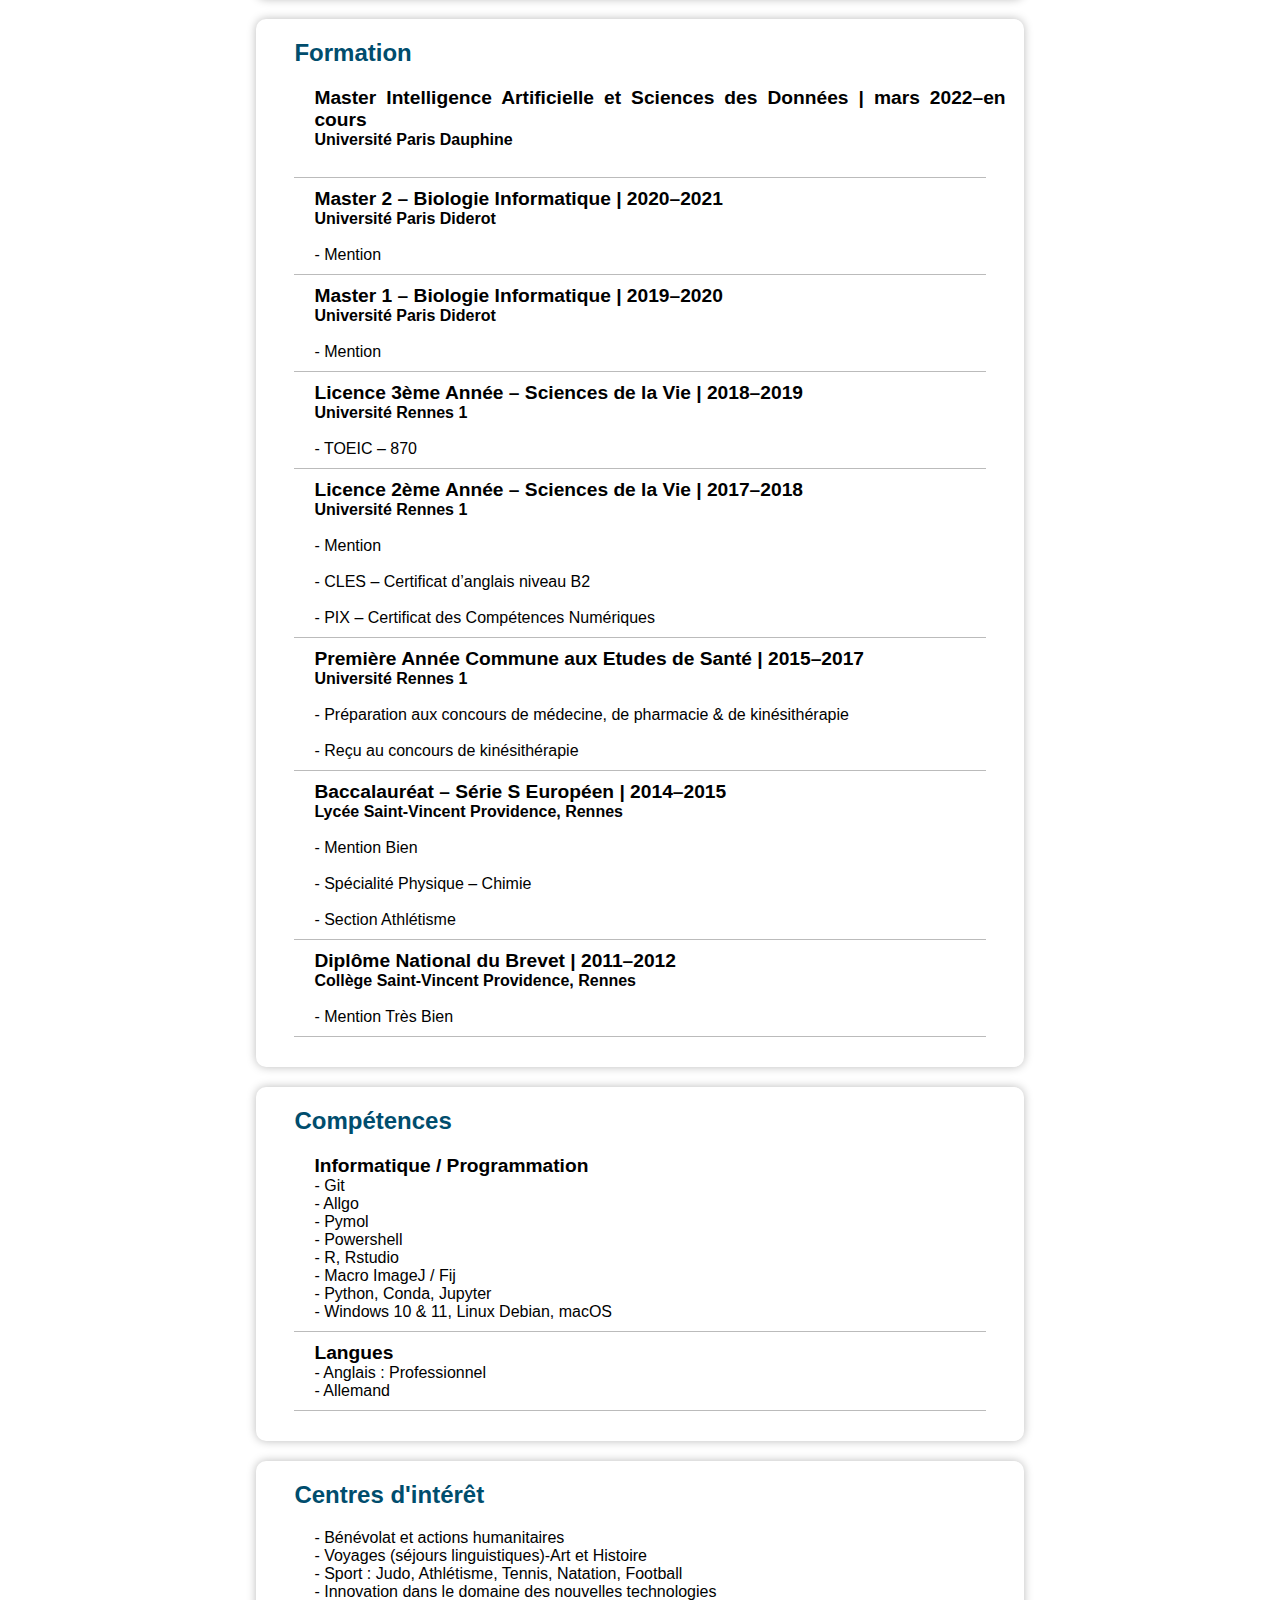
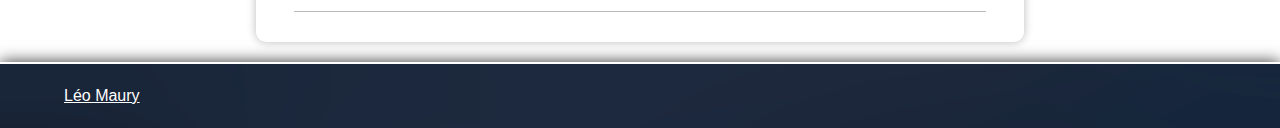
==== commit fa60bc36: "No phone and address" ====
--- a/index.html
+++ b/index.html
@@ -25,14 +25,6 @@
         <div class="contact">
             <h2>Contact</h2>
             <div class="contact-flex">
-                <p>Adresse : </p>
-                <p>55 avenue Duquesne - 75007 PARIS</p>
-            </div>
-            <div class="contact-flex">
-                <p>Téléphone :</p>
-                <p>06 17 32 23 06</p>
-            </div>
-            <div class="contact-flex">
                 <p>Mail : </p>
                 <p><a href="mailto:leomaury97@gmail.com">leomaury97@gmail.com</a></p>
             </div>
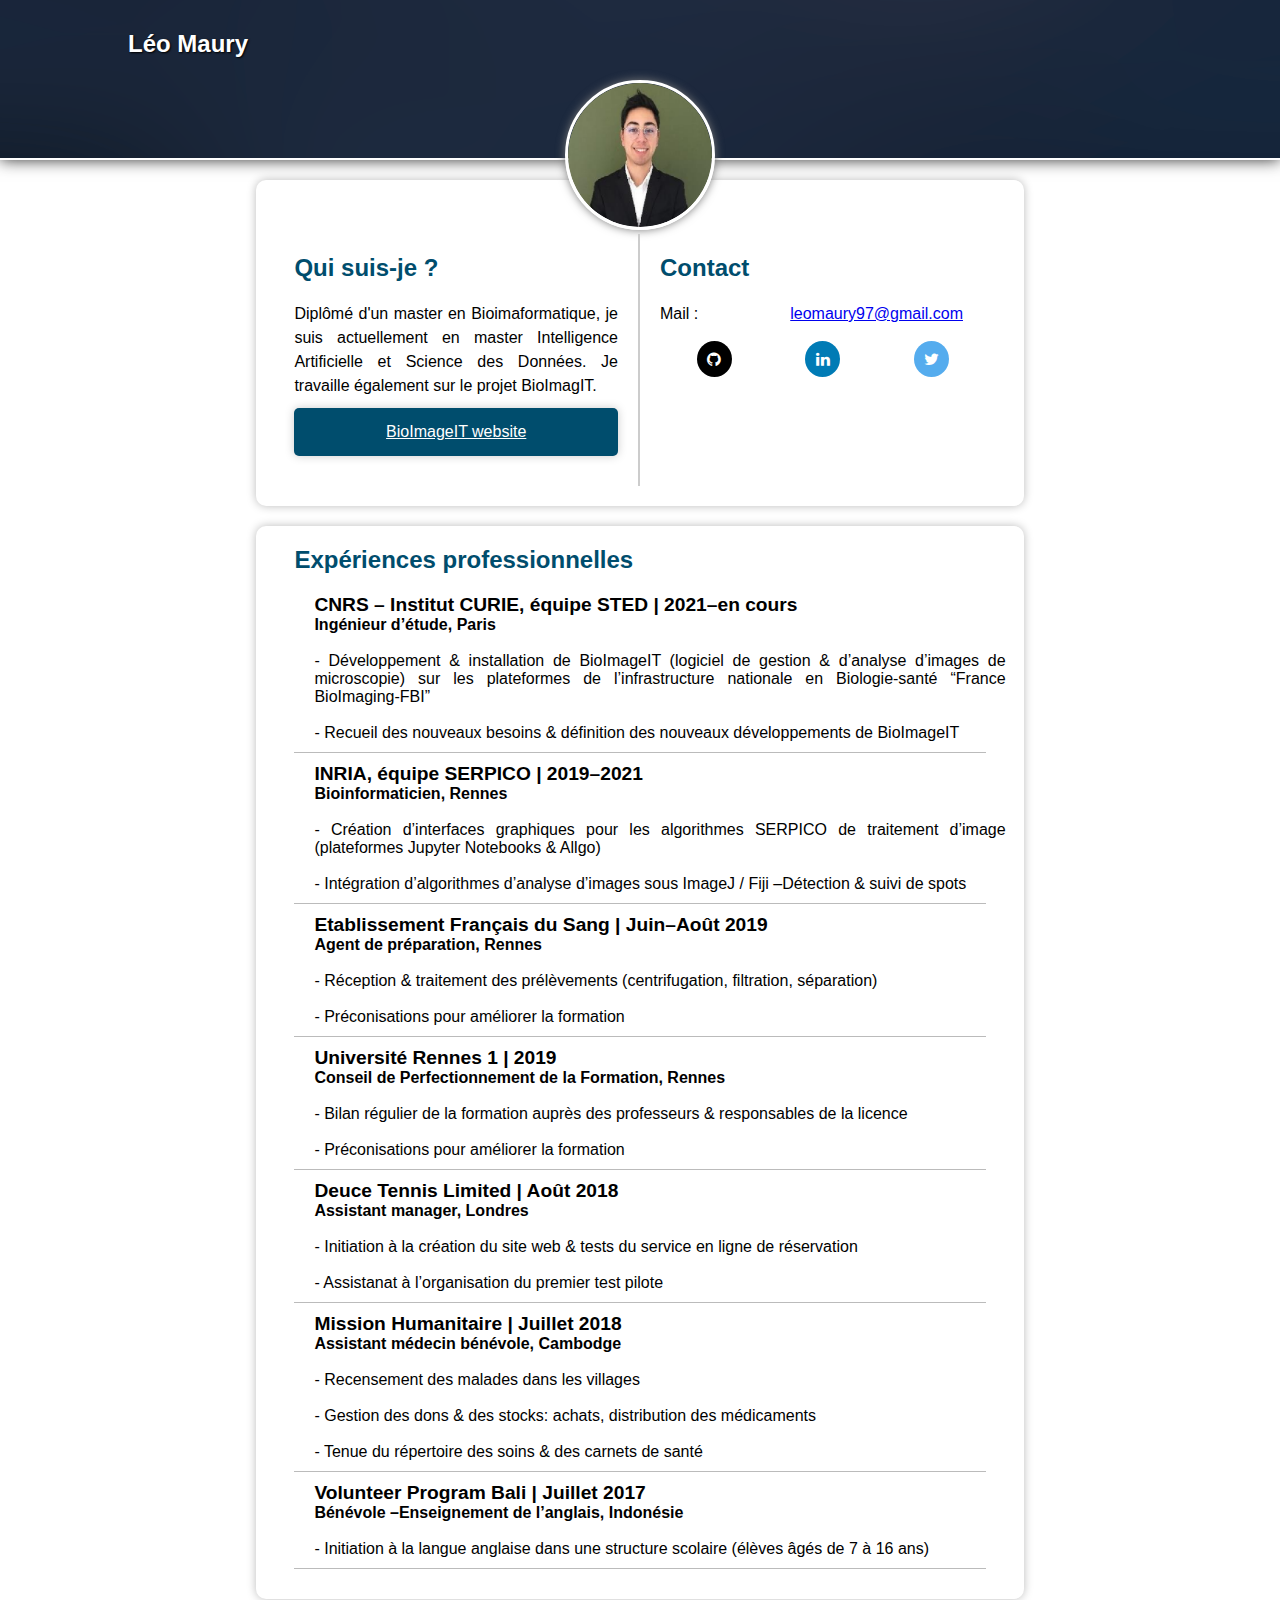
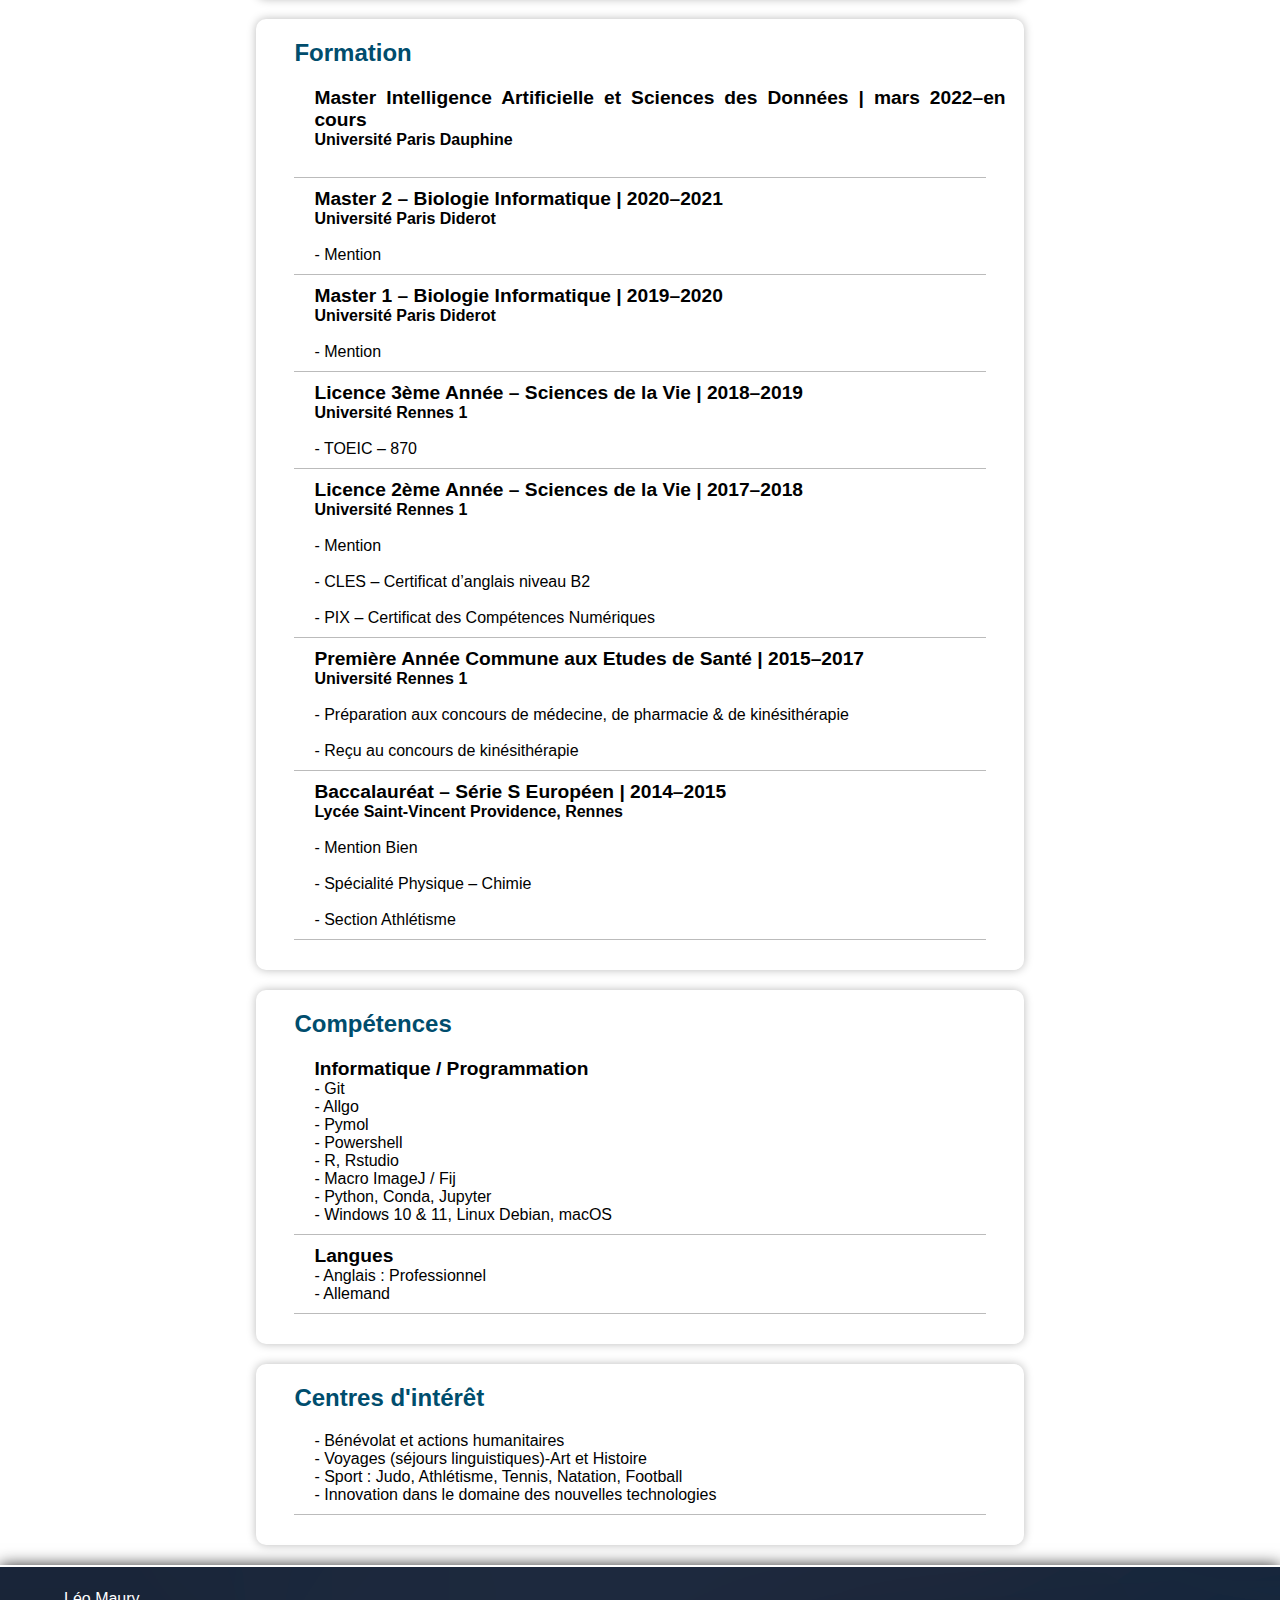
==== commit 2b164aa4: "DNB removed" ====
--- a/index.html
+++ b/index.html
@@ -177,14 +177,6 @@
                     <h4>- Section Athlétisme</h4>
                 </div>
             </div>
-            <div class="exp">
-                <div class="exp-info">
-                    <h3>Diplôme National du Brevet | 2011–2012</h3>
-                    <h4><strong>Collège Saint-Vincent Providence, Rennes</strong></h4>
-                    <br>
-                    <h4>- Mention Très Bien</h4>
-                </div>
-            </div>
     </section>
     
     <section>
